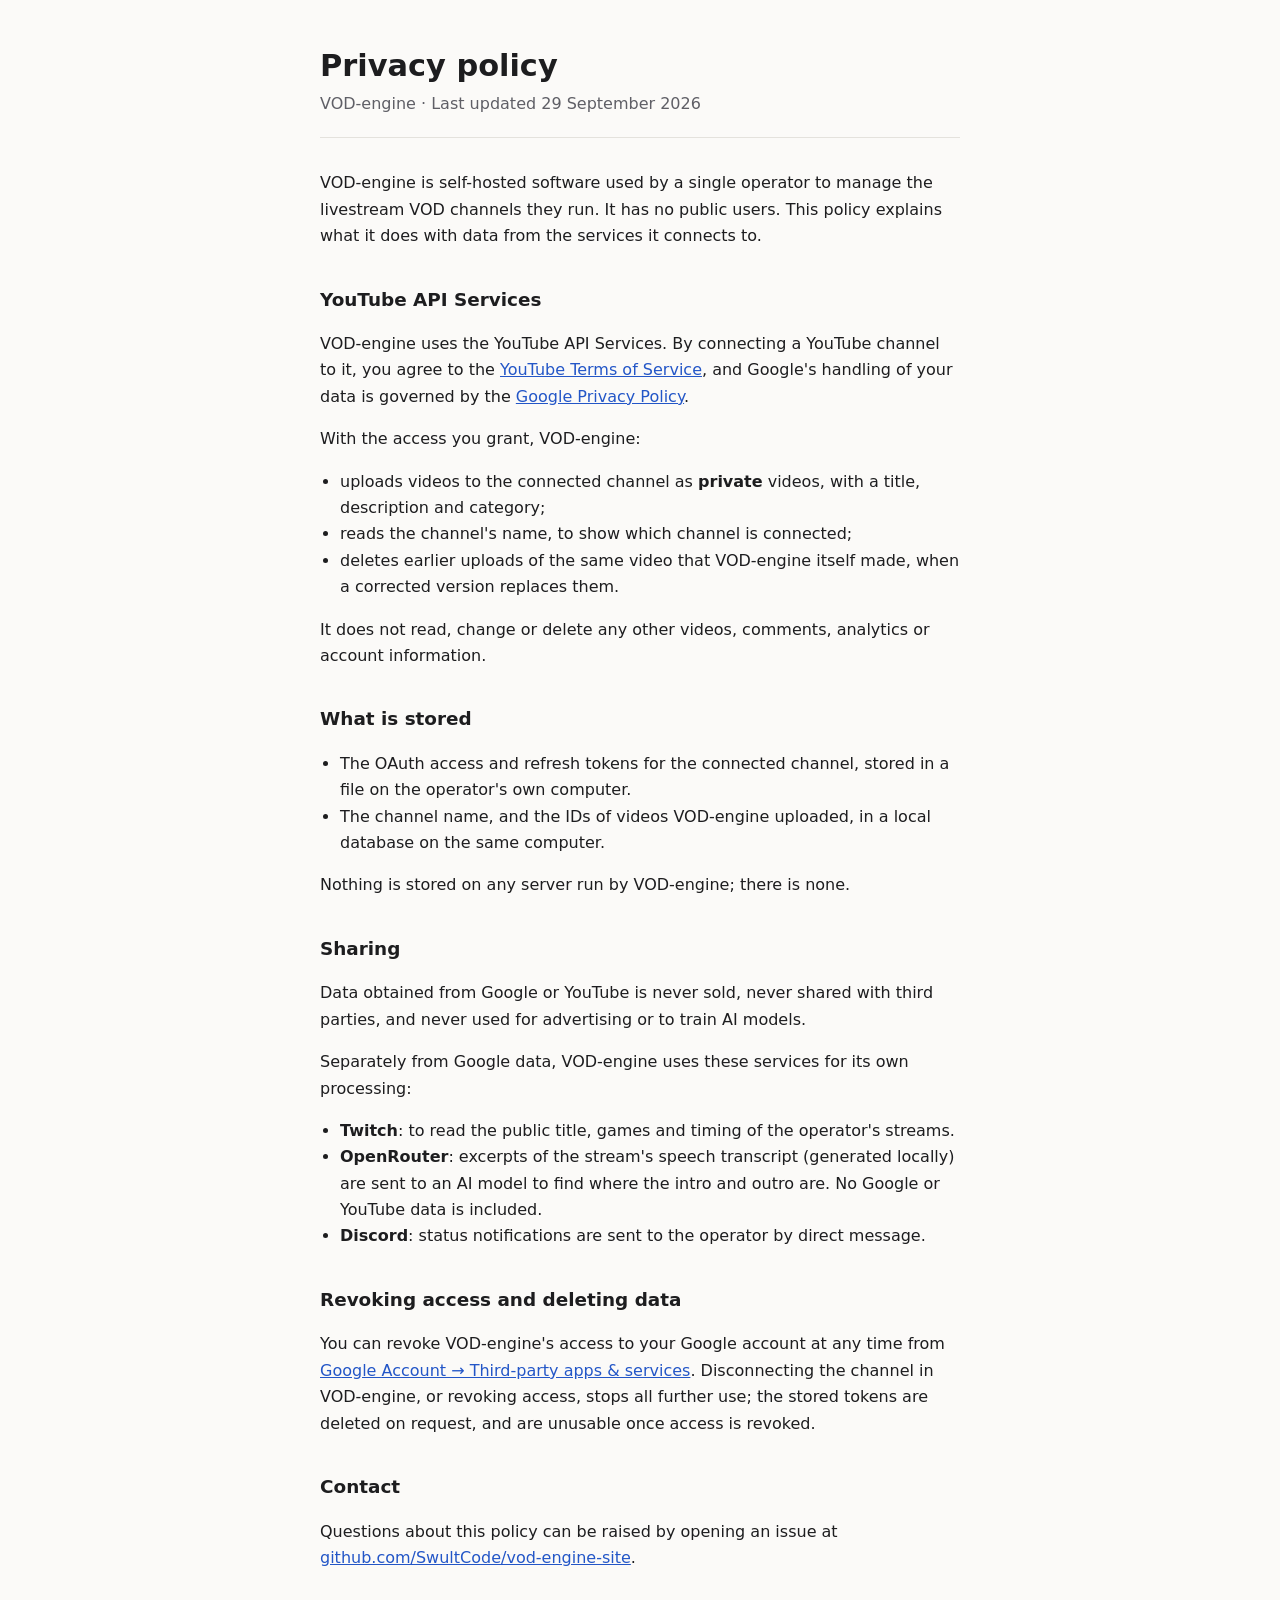
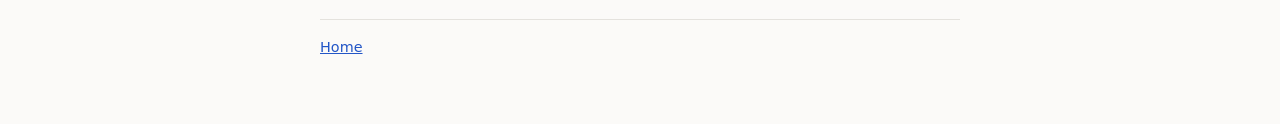
==== privacy.html @ a6957ee1 "Add VOD-engine homepage and privacy policy Co-Authored-By: Claude Opus 5.5 <noreply@anthropic.com> C" ====
<!doctype html>
<html lang="en">
<head>
  <meta charset="utf-8">
  <meta name="viewport" content="width=device-width, initial-scale=1">
  <title>Privacy Policy</title>
  <meta name="description" content="How VOD-engine handles data from Google, YouTube, Twitch and Discord.">
  <link rel="stylesheet" href="style.css">
</head>
<body>
<main>
  <header>
    <h1>Privacy policy</h1>
    <p class="meta">VOD-engine · Last updated 29 September 2026</p>
  </header>

  <p>VOD-engine is self-hosted software used by a single operator to manage the livestream VOD channels they run.
     It has no public users. This policy explains what it does with data from the services it connects to.</p>

  <h2>YouTube API Services</h2>
  <p>VOD-engine uses the YouTube API Services. By connecting a YouTube channel to it, you agree to the
     <a href="https://www.youtube.com/t/terms">YouTube Terms of Service</a>, and Google's handling of your data is
     governed by the <a href="https://policies.google.com/privacy">Google Privacy Policy</a>.</p>
  <p>With the access you grant, VOD-engine:</p>
  <ul>
    <li>uploads videos to the connected channel as <strong>private</strong> videos, with a title, description and category;</li>
    <li>reads the channel's name, to show which channel is connected;</li>
    <li>deletes earlier uploads of the same video that VOD-engine itself made, when a corrected version replaces them.</li>
  </ul>
  <p>It does not read, change or delete any other videos, comments, analytics or account information.</p>

  <h2>What is stored</h2>
  <ul>
    <li>The OAuth access and refresh tokens for the connected channel, stored in a file on the operator's own computer.</li>
    <li>The channel name, and the IDs of videos VOD-engine uploaded, in a local database on the same computer.</li>
  </ul>
  <p>Nothing is stored on any server run by VOD-engine; there is none.</p>

  <h2>Sharing</h2>
  <p>Data obtained from Google or YouTube is never sold, never shared with third parties,
     and never used for advertising or to train AI models.</p>
  <p>Separately from Google data, VOD-engine uses these services for its own processing:</p>
  <ul>
    <li><strong>Twitch</strong>: to read the public title, games and timing of the operator's streams.</li>
    <li><strong>OpenRouter</strong>: excerpts of the stream's speech transcript (generated locally) are sent to an AI
        model to find where the intro and outro are. No Google or YouTube data is included.</li>
    <li><strong>Discord</strong>: status notifications are sent to the operator by direct message.</li>
  </ul>

  <h2>Revoking access and deleting data</h2>
  <p>You can revoke VOD-engine's access to your Google account at any time from
     <a href="https://myaccount.google.com/permissions">Google Account → Third-party apps &amp; services</a>.
     Disconnecting the channel in VOD-engine, or revoking access, stops all further use; the stored tokens are
     deleted on request, and are unusable once access is revoked.</p>

  <h2>Contact</h2>
  <p>Questions about this policy can be raised by opening an issue at
     <a href="https://github.com/SwultCode/vod-engine-site/issues">github.com/SwultCode/vod-engine-site</a>.</p>

  <footer>
    <a href="index.html">Home</a>
  </footer>
</main>
</body>
</html>
---- style.css ----
:root {
  --bg: #fbfaf8;
  --fg: #1d1d1f;
  --muted: #5f5f66;
  --rule: #e4e2dd;
  --link: #2356c7;
}
@media (prefers-color-scheme: dark) {
  :root {
    --bg: #161618;
    --fg: #ececef;
    --muted: #a0a0a8;
    --rule: #2c2c30;
    --link: #8fb0ff;
  }
}
* { box-sizing: border-box; }
body {
  margin: 0;
  background: var(--bg);
  color: var(--fg);
  font: 16px/1.65 system-ui, -apple-system, "Segoe UI", Roboto, sans-serif;
}
main { max-width: 42rem; margin: 0 auto; padding: 3rem 1rem 4rem; }
header { border-bottom: 1px solid var(--rule); padding-bottom: 1.25rem; margin-bottom: 2rem; }
h1 { font-size: 1.9rem; line-height: 1.2; margin: 0 0 .4rem; }
h2 { font-size: 1.15rem; margin: 2.2rem 0 .5rem; }
p, li { color: var(--fg); }
.lede, .meta { color: var(--muted); margin: 0; }
a { color: var(--link); }
ul { padding-left: 1.25rem; }
footer { border-top: 1px solid var(--rule); margin-top: 3rem; padding-top: 1rem; color: var(--muted); font-size: .9rem; }
footer a { margin-right: 1rem; }
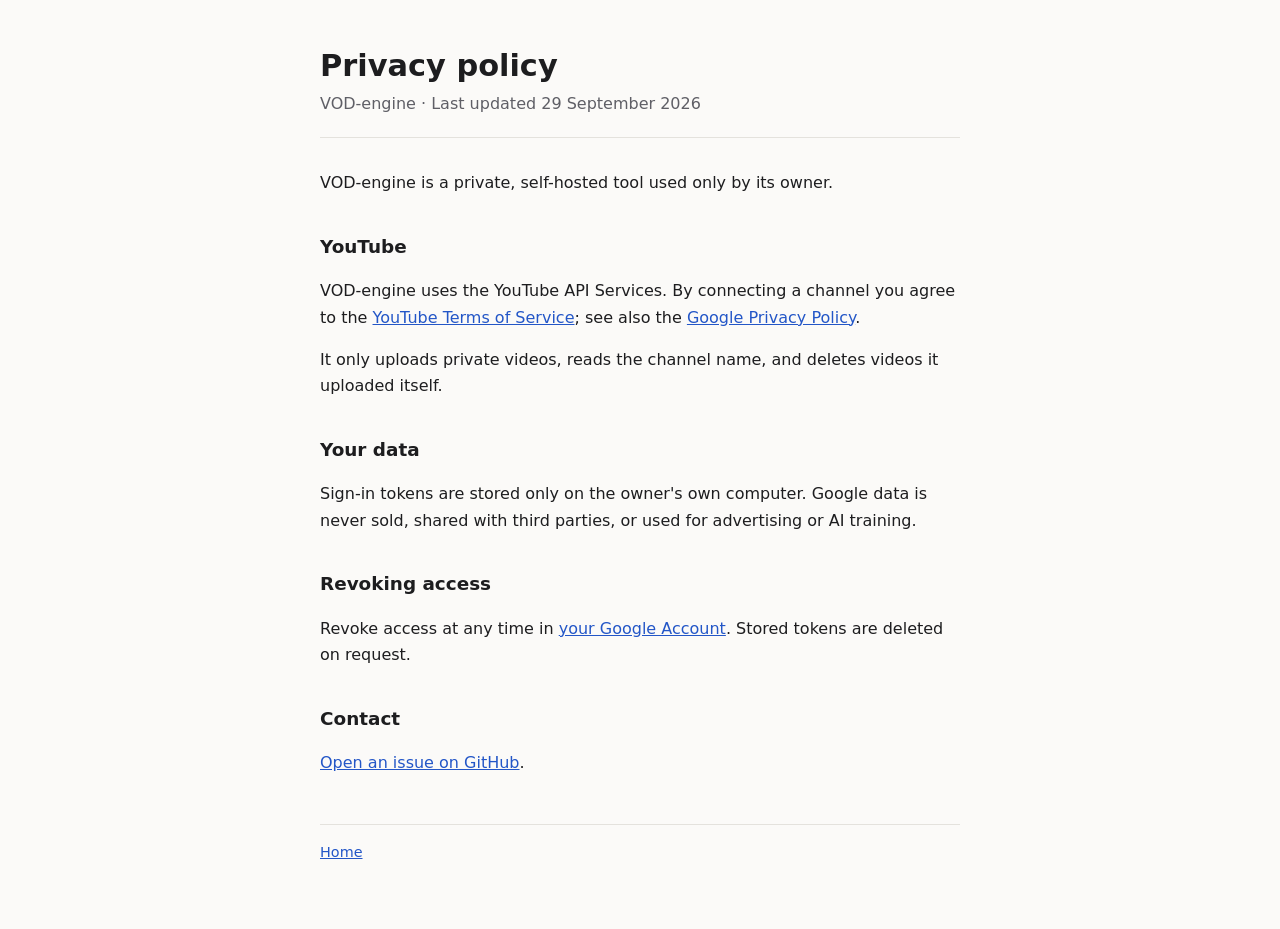
==== commit 4b1eda06: "Trim pages to the minimum and hide from search engines Co-Authored-By: Claude Opus 5.5 <noreply@anth" ====
--- a/privacy.html
+++ b/privacy.html
@@ -4,7 +4,7 @@
   <meta charset="utf-8">
   <meta name="viewport" content="width=device-width, initial-scale=1">
   <title>Privacy Policy</title>
-  <meta name="description" content="How VOD-engine handles data from Google, YouTube, Twitch and Discord.">
+  <meta name="robots" content="noindex">
   <link rel="stylesheet" href="style.css">
 </head>
 <body>
@@ -14,48 +14,24 @@
     <p class="meta">VOD-engine · Last updated 29 September 2026</p>
   </header>
 
-  <p>VOD-engine is self-hosted software used by a single operator to manage the livestream VOD channels they run.
-     It has no public users. This policy explains what it does with data from the services it connects to.</p>
+  <p>VOD-engine is a private, self-hosted tool used only by its owner.</p>
 
-  <h2>YouTube API Services</h2>
-  <p>VOD-engine uses the YouTube API Services. By connecting a YouTube channel to it, you agree to the
-     <a href="https://www.youtube.com/t/terms">YouTube Terms of Service</a>, and Google's handling of your data is
-     governed by the <a href="https://policies.google.com/privacy">Google Privacy Policy</a>.</p>
-  <p>With the access you grant, VOD-engine:</p>
-  <ul>
-    <li>uploads videos to the connected channel as <strong>private</strong> videos, with a title, description and category;</li>
-    <li>reads the channel's name, to show which channel is connected;</li>
-    <li>deletes earlier uploads of the same video that VOD-engine itself made, when a corrected version replaces them.</li>
-  </ul>
-  <p>It does not read, change or delete any other videos, comments, analytics or account information.</p>
+  <h2>YouTube</h2>
+  <p>VOD-engine uses the YouTube API Services. By connecting a channel you agree to the
+     <a href="https://www.youtube.com/t/terms">YouTube Terms of Service</a>; see also the
+     <a href="https://policies.google.com/privacy">Google Privacy Policy</a>.</p>
+  <p>It only uploads private videos, reads the channel name, and deletes videos it uploaded itself.</p>
 
-  <h2>What is stored</h2>
-  <ul>
-    <li>The OAuth access and refresh tokens for the connected channel, stored in a file on the operator's own computer.</li>
-    <li>The channel name, and the IDs of videos VOD-engine uploaded, in a local database on the same computer.</li>
-  </ul>
-  <p>Nothing is stored on any server run by VOD-engine; there is none.</p>
+  <h2>Your data</h2>
+  <p>Sign-in tokens are stored only on the owner's own computer. Google data is never sold,
+     shared with third parties, or used for advertising or AI training.</p>
 
-  <h2>Sharing</h2>
-  <p>Data obtained from Google or YouTube is never sold, never shared with third parties,
-     and never used for advertising or to train AI models.</p>
-  <p>Separately from Google data, VOD-engine uses these services for its own processing:</p>
-  <ul>
-    <li><strong>Twitch</strong>: to read the public title, games and timing of the operator's streams.</li>
-    <li><strong>OpenRouter</strong>: excerpts of the stream's speech transcript (generated locally) are sent to an AI
-        model to find where the intro and outro are. No Google or YouTube data is included.</li>
-    <li><strong>Discord</strong>: status notifications are sent to the operator by direct message.</li>
-  </ul>
-
-  <h2>Revoking access and deleting data</h2>
-  <p>You can revoke VOD-engine's access to your Google account at any time from
-     <a href="https://myaccount.google.com/permissions">Google Account → Third-party apps &amp; services</a>.
-     Disconnecting the channel in VOD-engine, or revoking access, stops all further use; the stored tokens are
-     deleted on request, and are unusable once access is revoked.</p>
+  <h2>Revoking access</h2>
+  <p>Revoke access at any time in <a href="https://myaccount.google.com/permissions">your Google Account</a>.
+     Stored tokens are deleted on request.</p>
 
   <h2>Contact</h2>
-  <p>Questions about this policy can be raised by opening an issue at
-     <a href="https://github.com/SwultCode/vod-engine-site/issues">github.com/SwultCode/vod-engine-site</a>.</p>
+  <p><a href="https://github.com/SwultCode/vod-engine-site/issues">Open an issue on GitHub</a>.</p>
 
   <footer>
     <a href="index.html">Home</a>
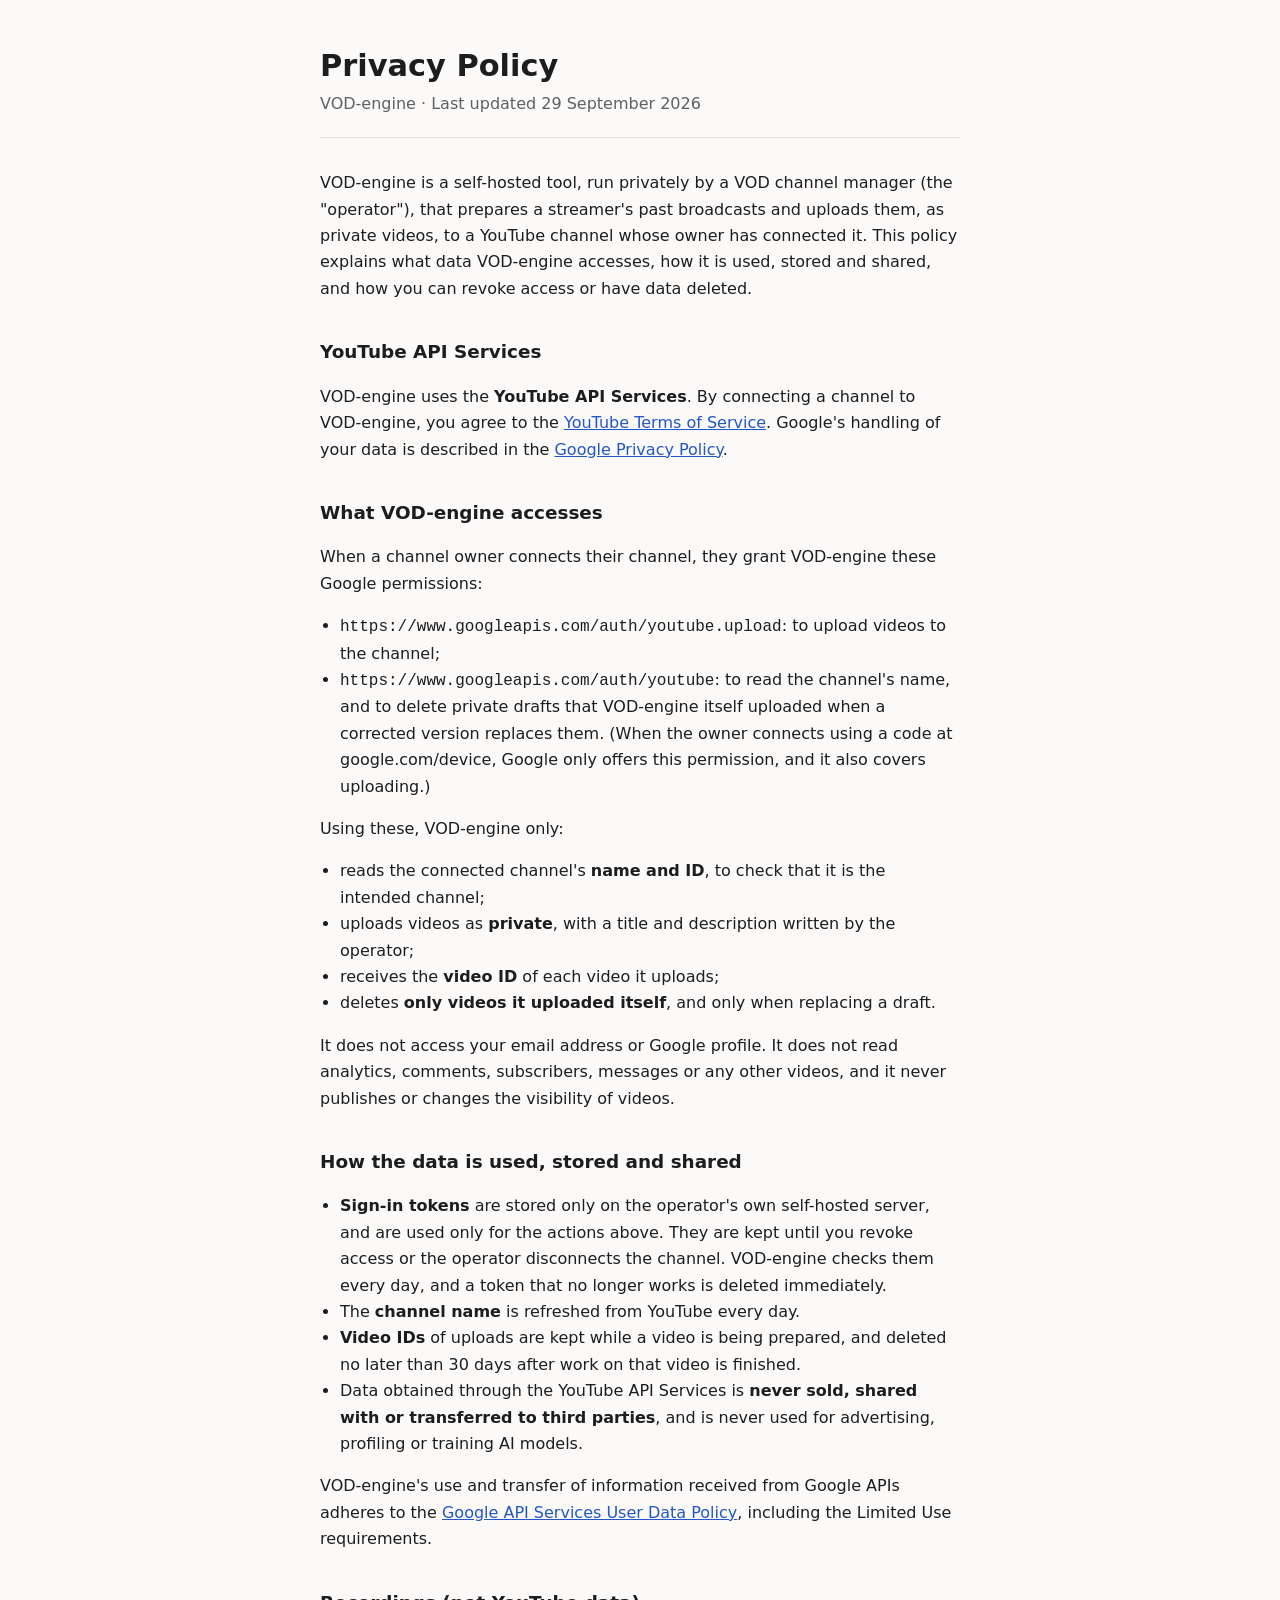
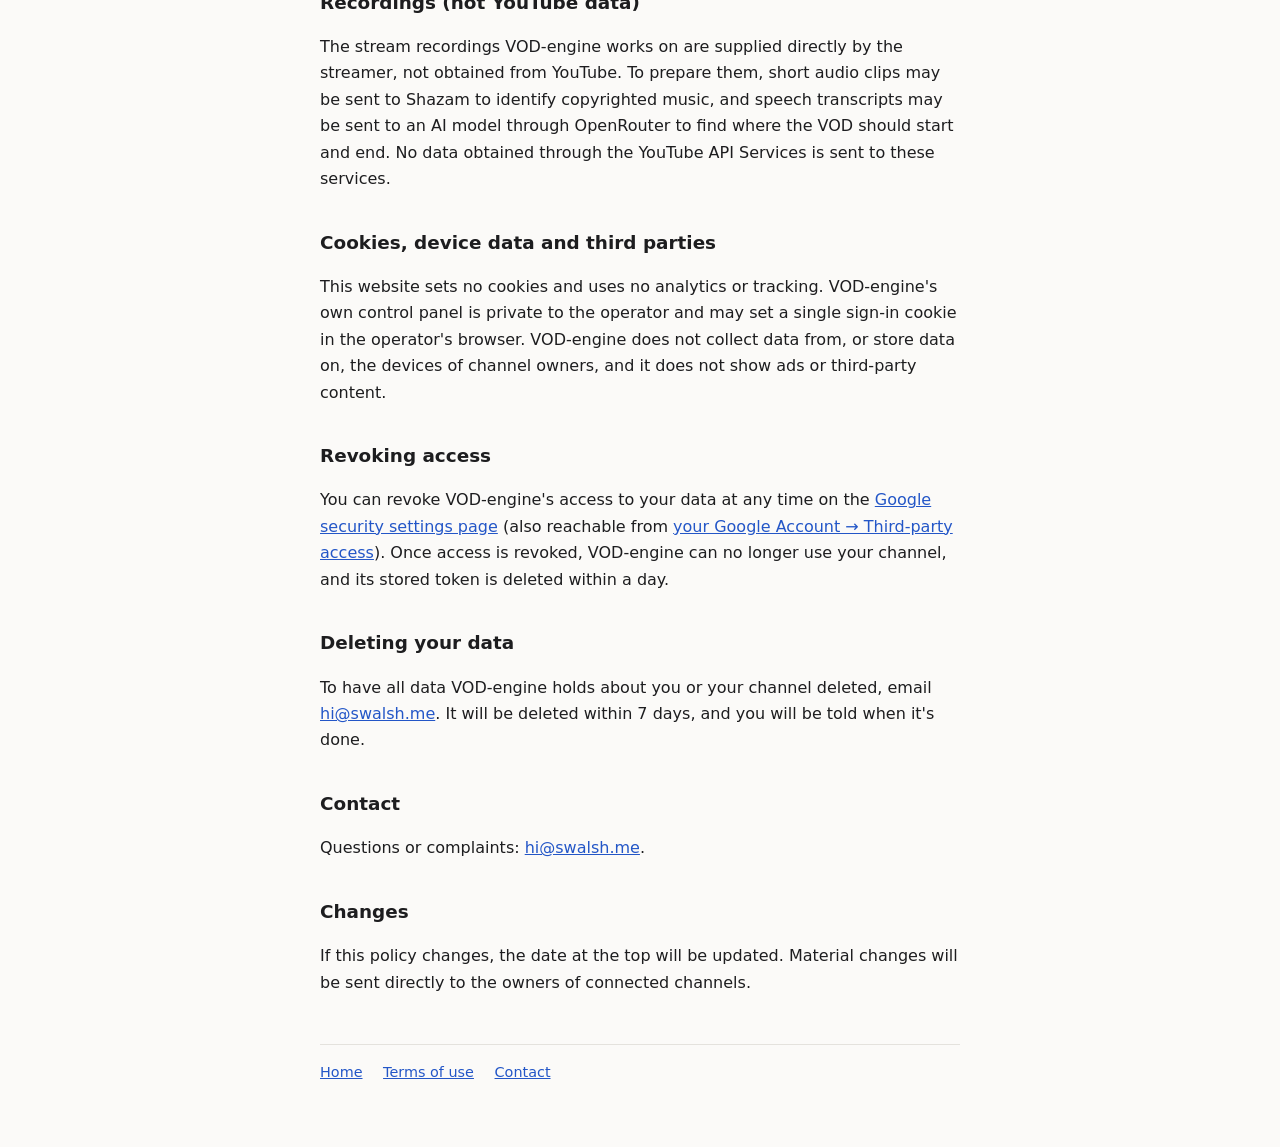
==== commit efda7c25: "Expand homepage and privacy policy for the YouTube API audit; add terms of use Co-Authored-By: Claud" ====
--- a/privacy.html
+++ b/privacy.html
@@ -3,38 +3,92 @@
 <head>
   <meta charset="utf-8">
   <meta name="viewport" content="width=device-width, initial-scale=1">
-  <title>Privacy Policy</title>
+  <title>Privacy Policy · VOD-engine</title>
   <meta name="robots" content="noindex">
   <link rel="stylesheet" href="style.css">
 </head>
 <body>
 <main>
   <header>
-    <h1>Privacy policy</h1>
+    <h1>Privacy Policy</h1>
     <p class="meta">VOD-engine · Last updated 29 September 2026</p>
   </header>
 
-  <p>VOD-engine is a private, self-hosted tool used only by its owner.</p>
+  <p>VOD-engine is a self-hosted tool, run privately by a VOD channel manager (the "operator"), that prepares a
+     streamer's past broadcasts and uploads them, as private videos, to a YouTube channel whose owner has connected it. This policy explains what
+     data VOD-engine accesses, how it is used, stored and shared, and how you can revoke access or have data deleted.</p>
 
-  <h2>YouTube</h2>
-  <p>VOD-engine uses the YouTube API Services. By connecting a channel you agree to the
-     <a href="https://www.youtube.com/t/terms">YouTube Terms of Service</a>; see also the
-     <a href="https://policies.google.com/privacy">Google Privacy Policy</a>.</p>
-  <p>It only uploads private videos, reads the channel name, and deletes videos it uploaded itself.</p>
+  <h2>YouTube API Services</h2>
+  <p>VOD-engine uses the <strong>YouTube API Services</strong>. By connecting a channel to VOD-engine, you agree to
+     the <a href="https://www.youtube.com/t/terms">YouTube Terms of Service</a>. Google's handling of your data is
+     described in the <a href="http://www.google.com/policies/privacy">Google Privacy Policy</a>.</p>
 
-  <h2>Your data</h2>
-  <p>Sign-in tokens are stored only on the owner's own computer. Google data is never sold,
-     shared with third parties, or used for advertising or AI training.</p>
+  <h2>What VOD-engine accesses</h2>
+  <p>When a channel owner connects their channel, they grant VOD-engine these Google permissions:</p>
+  <ul>
+    <li><code>https://www.googleapis.com/auth/youtube.upload</code>: to upload videos to the channel;</li>
+    <li><code>https://www.googleapis.com/auth/youtube</code>: to read the channel's name, and to delete private
+        drafts that VOD-engine itself uploaded when a corrected version replaces them. (When the owner connects
+        using a code at google.com/device, Google only offers this permission, and it also covers uploading.)</li>
+  </ul>
+  <p>Using these, VOD-engine only:</p>
+  <ul>
+    <li>reads the connected channel's <strong>name and ID</strong>, to check that it is the intended channel;</li>
+    <li>uploads videos as <strong>private</strong>, with a title and description written by the operator;</li>
+    <li>receives the <strong>video ID</strong> of each video it uploads;</li>
+    <li>deletes <strong>only videos it uploaded itself</strong>, and only when replacing a draft.</li>
+  </ul>
+  <p>It does not access your email address or Google profile. It does not read analytics, comments, subscribers,
+     messages or any other videos, and it never publishes or changes the visibility of videos.</p>
+
+  <h2>How the data is used, stored and shared</h2>
+  <ul>
+    <li><strong>Sign-in tokens</strong> are stored only on the operator's own self-hosted server, and are used only
+        for the actions above. They are kept until you revoke access or the operator disconnects the channel.
+        VOD-engine checks them every day, and a token that no longer works is deleted immediately.</li>
+    <li>The <strong>channel name</strong> is refreshed from YouTube every day.</li>
+    <li><strong>Video IDs</strong> of uploads are kept while a video is being prepared, and deleted no later than
+        30 days after work on that video is finished.</li>
+    <li>Data obtained through the YouTube API Services is <strong>never sold, shared with or transferred to third
+        parties</strong>, and is never used for advertising, profiling or training AI models.</li>
+  </ul>
+  <p>VOD-engine's use and transfer of information received from Google APIs adheres to the
+     <a href="https://developers.google.com/terms/api-services-user-data-policy">Google API Services User Data Policy</a>,
+     including the Limited Use requirements.</p>
+
+  <h2>Recordings (not YouTube data)</h2>
+  <p>The stream recordings VOD-engine works on are supplied directly by the streamer, not obtained from YouTube.
+     To prepare them, short audio clips may be sent to Shazam to identify copyrighted music, and speech transcripts
+     may be sent to an AI model through OpenRouter to find where the VOD should start and end. No data obtained
+     through the YouTube API Services is sent to these services.</p>
+
+  <h2>Cookies, device data and third parties</h2>
+  <p>This website sets no cookies and uses no analytics or tracking. VOD-engine's own control panel is private to
+     the operator and may set a single sign-in cookie in the operator's browser. VOD-engine does not collect data
+     from, or store data on, the devices of channel owners, and it does not show ads or third-party content.</p>
 
   <h2>Revoking access</h2>
-  <p>Revoke access at any time in <a href="https://myaccount.google.com/permissions">your Google Account</a>.
-     Stored tokens are deleted on request.</p>
+  <p>You can revoke VOD-engine's access to your data at any time on the
+     <a href="https://security.google.com/settings/security/permissions">Google security settings page</a>
+     (also reachable from <a href="https://myaccount.google.com/permissions">your Google Account → Third-party access</a>).
+     Once access is revoked, VOD-engine can no longer use your channel, and its stored token is deleted within a day.</p>
+
+  <h2>Deleting your data</h2>
+  <p>To have all data VOD-engine holds about you or your channel deleted, email
+     <a href="mailto:hi@swalsh.me">hi@swalsh.me</a>. It will be deleted within 7 days, and you will be told when
+     it's done.</p>
 
   <h2>Contact</h2>
-  <p><a href="https://github.com/SwultCode/vod-engine-site/issues">Open an issue on GitHub</a>.</p>
+  <p>Questions or complaints: <a href="mailto:hi@swalsh.me">hi@swalsh.me</a>.</p>
+
+  <h2>Changes</h2>
+  <p>If this policy changes, the date at the top will be updated. Material changes will be sent directly to the
+     owners of connected channels.</p>
 
   <footer>
     <a href="index.html">Home</a>
+    <a href="terms.html">Terms of use</a>
+    <a href="mailto:hi@swalsh.me">Contact</a>
   </footer>
 </main>
 </body>
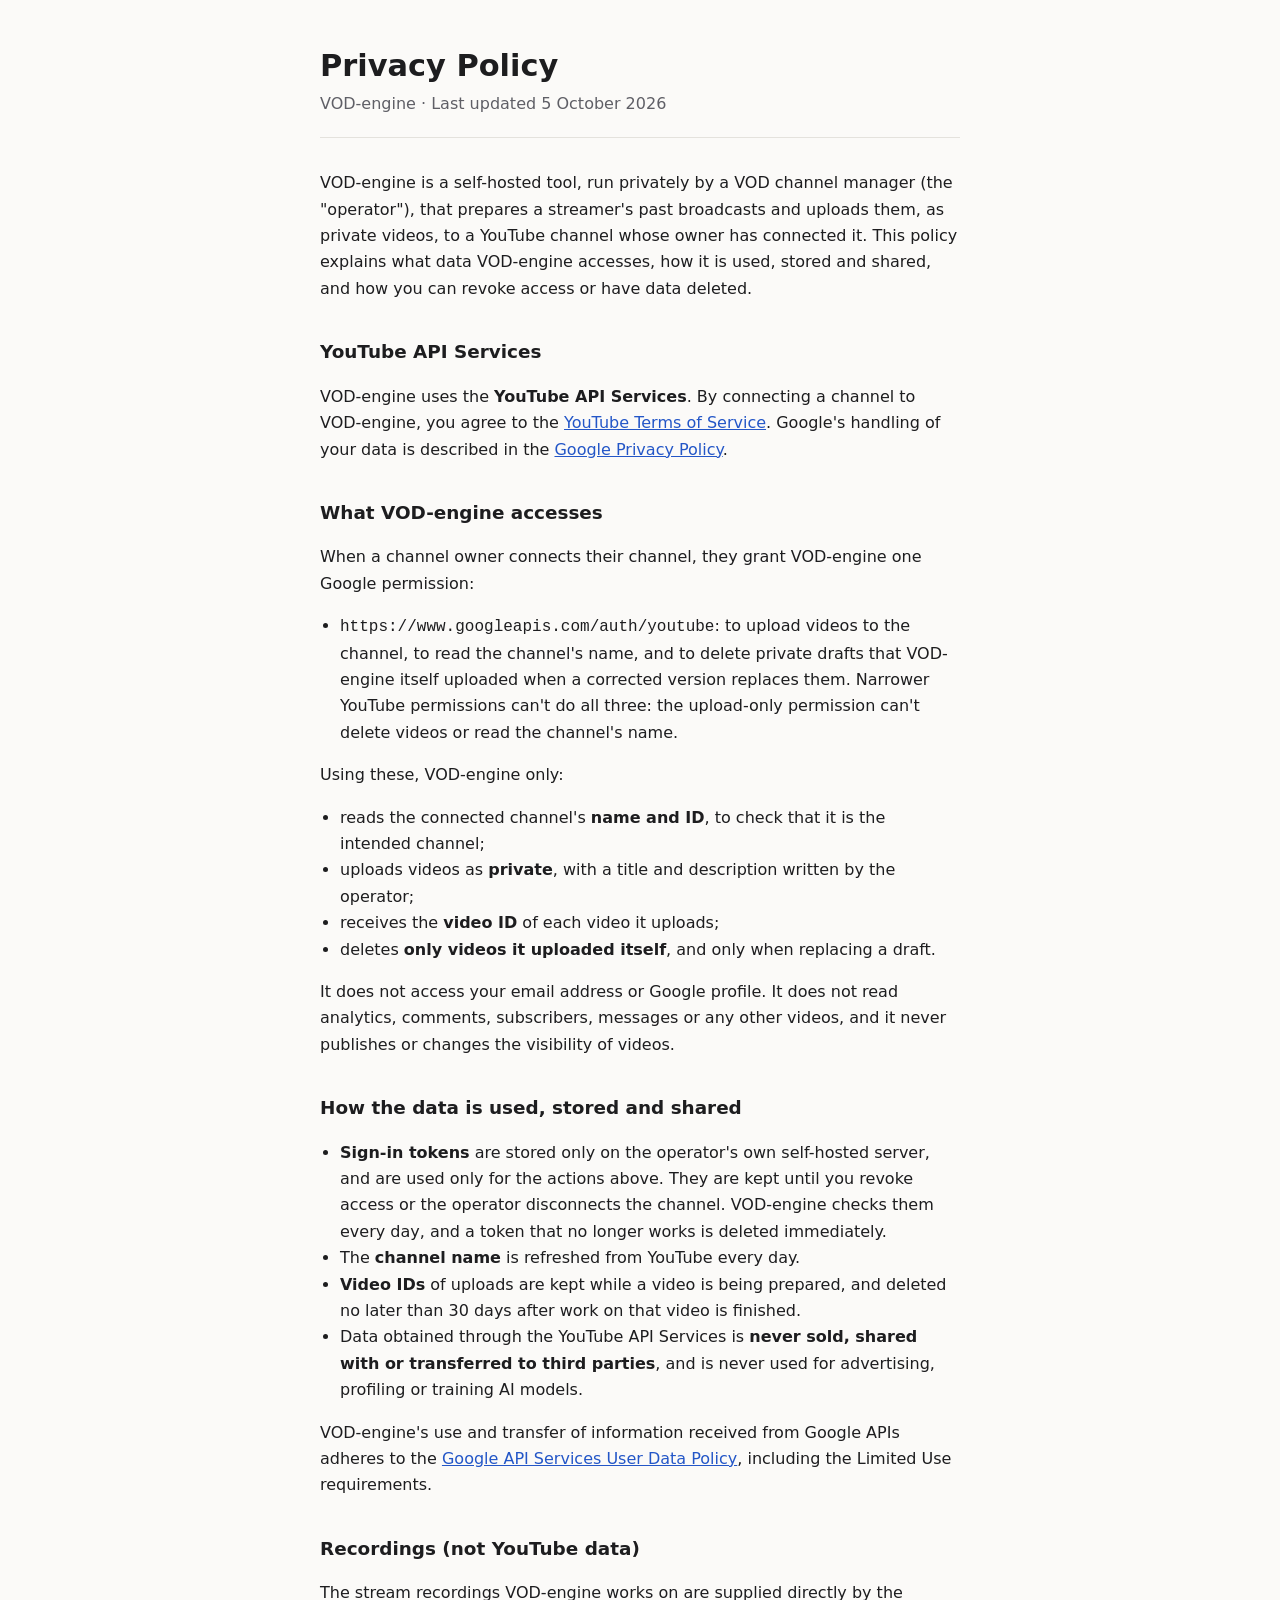
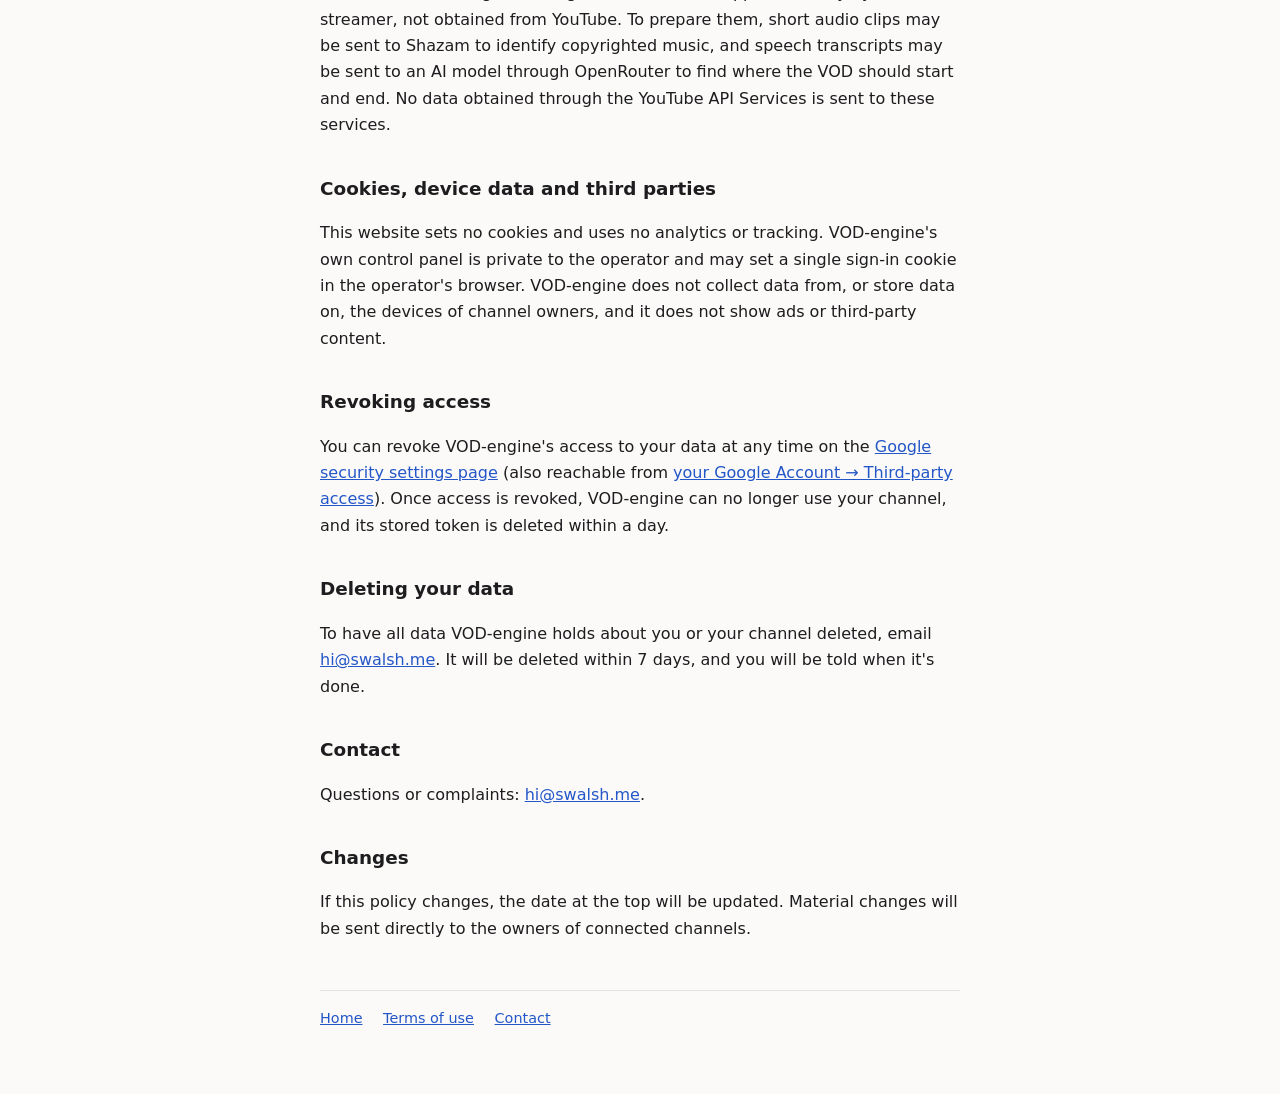
==== commit c6b2055b: "Privacy policy: VOD-engine now requests only the youtube permission Co-Authored-By: Claude Opus 5.5 " ====
--- a/privacy.html
+++ b/privacy.html
@@ -11,7 +11,7 @@
 <main>
   <header>
     <h1>Privacy Policy</h1>
-    <p class="meta">VOD-engine · Last updated 29 September 2026</p>
+    <p class="meta">VOD-engine · Last updated 5 October 2026</p>
   </header>
 
   <p>VOD-engine is a self-hosted tool, run privately by a VOD channel manager (the "operator"), that prepares a
@@ -24,12 +24,12 @@
      described in the <a href="http://www.google.com/policies/privacy">Google Privacy Policy</a>.</p>
 
   <h2>What VOD-engine accesses</h2>
-  <p>When a channel owner connects their channel, they grant VOD-engine these Google permissions:</p>
+  <p>When a channel owner connects their channel, they grant VOD-engine one Google permission:</p>
   <ul>
-    <li><code>https://www.googleapis.com/auth/youtube.upload</code>: to upload videos to the channel;</li>
-    <li><code>https://www.googleapis.com/auth/youtube</code>: to read the channel's name, and to delete private
-        drafts that VOD-engine itself uploaded when a corrected version replaces them. (When the owner connects
-        using a code at google.com/device, Google only offers this permission, and it also covers uploading.)</li>
+    <li><code>https://www.googleapis.com/auth/youtube</code>: to upload videos to the channel, to read the
+        channel's name, and to delete private drafts that VOD-engine itself uploaded when a corrected version
+        replaces them. Narrower YouTube permissions can't do all three: the upload-only permission can't delete
+        videos or read the channel's name.</li>
   </ul>
   <p>Using these, VOD-engine only:</p>
   <ul>
